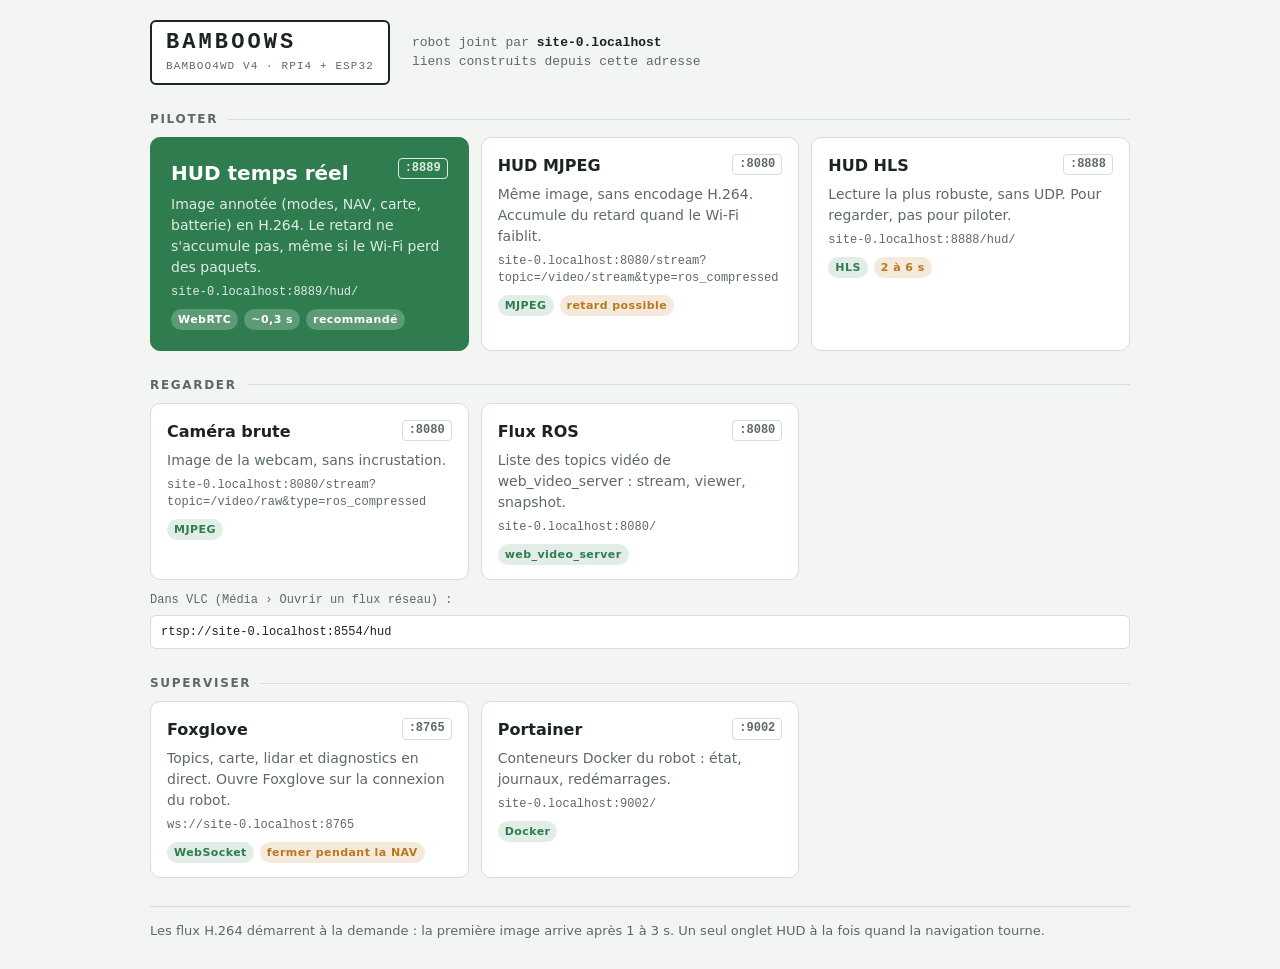
==== docker/portail/index.html @ 60ea870e "Evo: robot portal on :8000 listing every stream and tool Static page served by busybox httpd (boot p" ====
<!doctype html>
<html lang="fr">
<head>
<meta charset="utf-8">
<meta name="viewport" content="width=device-width, initial-scale=1, viewport-fit=cover">
<title>Bamboo · Poste de bord</title>
<!--
  Portail des flux et outils du robot BambooWS, servi sur :8000 par le service compose
  `portail` (busybox httpd, docker/docker-compose.yaml). Page STATIQUE et AUTONOME : aucune
  police ni script exterieur (le robot n'a pas forcement Internet), et AUCUNE adresse en dur --
  chaque lien est construit depuis l'hote qui a servi la page (location.hostname), donc il suit
  le RPi meme si la box lui donne une autre IP.
-->
<style>
  /* Plan : un poste de bord -- en-tete en plaque d'immatriculation du robot, puis des rangees
     de "prises" groupees par usage (piloter, regarder, superviser), chacune avec son port. */
  :root {
    --bg: #f3f5f2;          /* gris-vert tres clair, celui d'un chassis peint */
    --panel: #ffffff;
    --ink: #1c2420;
    --muted: #5d6a63;
    --rule: #d7ddd8;
    --accent: #2f7d4f;      /* vert bambou */
    --accent-ink: #ffffff;
    --live: #2f7d4f;
    --warn: #b7791f;
    --mono: ui-monospace, "Cascadia Mono", "SF Mono", Menlo, Consolas, monospace;
    --sans: system-ui, -apple-system, "Segoe UI", Roboto, Ubuntu, sans-serif;
    color-scheme: light;
  }
  @media (prefers-color-scheme: dark) {
    :root {
      --bg: #121815; --panel: #1a221e; --ink: #e4ebe6; --muted: #93a39a; --rule: #2b3631;
      --accent: #5fbf85; --accent-ink: #0d1411; --live: #5fbf85; --warn: #e0a84a;
      color-scheme: dark;
    }
  }
  * { box-sizing: border-box; }
  html, body { margin: 0; }
  body {
    background: var(--bg); color: var(--ink); font: 15px/1.5 var(--sans);
    padding: max(20px, env(safe-area-inset-top)) 16px max(28px, env(safe-area-inset-bottom));
  }
  .wrap { max-width: 980px; margin: 0 auto; display: grid; gap: 28px;
    grid-template-columns: minmax(0, 1fr); }

  header { display: flex; flex-wrap: wrap; align-items: center; gap: 14px 22px; }
  .plate {
    font: 700 22px/1 var(--mono); letter-spacing: .14em; text-transform: uppercase;
    padding: 10px 14px; border: 2px solid var(--ink); border-radius: 6px; background: var(--panel);
  }
  .plate small { display: block; font: 500 11px/1.2 var(--mono); letter-spacing: .1em;
    color: var(--muted); margin-top: 6px; }
  .host { font: 13px/1.4 var(--mono); color: var(--muted); }
  .host b { color: var(--ink); font-weight: 600; }

  section { display: grid; gap: 12px; min-width: 0; }
  h2 { margin: 0; font: 600 12px/1 var(--sans); letter-spacing: .14em; text-transform: uppercase;
    color: var(--muted); display: flex; align-items: center; gap: 10px; }
  h2::after { content: ""; flex: 1; height: 1px; background: var(--rule); }

  .grid { display: grid; gap: 12px; grid-template-columns: repeat(auto-fill, minmax(min(280px, 100%), 1fr)); }
  a.card {
    display: grid; grid-template-columns: minmax(0, 1fr) auto; gap: 6px 12px; align-content: start;
    padding: 16px 16px 14px; background: var(--panel); border: 1px solid var(--rule);
    border-radius: 10px; color: inherit; text-decoration: none; min-width: 0;
    transition: border-color .15s, transform .15s;
  }
  a.card:hover { border-color: var(--accent); transform: translateY(-1px); }
  a.card:focus-visible { outline: 3px solid var(--accent); outline-offset: 2px; }
  .name { font-weight: 650; font-size: 16px; }
  .port { font: 600 12px/1.6 var(--mono); color: var(--muted); border: 1px solid var(--rule);
    border-radius: 4px; padding: 0 6px; align-self: start; font-variant-numeric: tabular-nums; }
  .what { grid-column: 1 / -1; color: var(--muted); font-size: 14px; }
  .url { grid-column: 1 / -1; font: 12px/1.4 var(--mono); color: var(--muted);
    overflow-wrap: anywhere; }
  .tags { grid-column: 1 / -1; display: flex; flex-wrap: wrap; gap: 6px; margin-top: 2px; }
  .tag { font: 600 11px/1 var(--sans); letter-spacing: .04em; padding: 5px 7px; border-radius: 99px;
    background: color-mix(in srgb, var(--accent) 14%, transparent); color: var(--accent); }
  .tag.slow { background: color-mix(in srgb, var(--warn) 16%, transparent); color: var(--warn); }

  /* La prise principale : le HUD a piloter, mise en avant seule. */
  a.card.main { background: var(--accent); border-color: var(--accent); color: var(--accent-ink);
    padding: 20px; }
  a.card.main .what, a.card.main .url { color: var(--accent-ink); opacity: .85; }
  a.card.main .port { color: var(--accent-ink); border-color: currentColor; opacity: .85; }
  a.card.main .name { font-size: 20px; }
  a.card.main .tag { background: color-mix(in srgb, var(--accent-ink) 22%, transparent);
    color: var(--accent-ink); }

  .copy { font: 12px/1.4 var(--mono); color: var(--muted); display: grid; gap: 6px; }
  .copy code { background: var(--panel); border: 1px solid var(--rule); border-radius: 6px;
    padding: 8px 10px; overflow-x: auto; white-space: nowrap; color: var(--ink); }
  footer { color: var(--muted); font-size: 13px; border-top: 1px solid var(--rule); padding-top: 14px; }
  @media (prefers-reduced-motion: reduce) { a.card { transition: none; } a.card:hover { transform: none; } }
</style>
</head>
<body>
<div class="wrap">
  <header>
    <div class="plate">BambooWS<small>bamboo4WD V4 · RPi4 + ESP32</small></div>
    <div class="host">robot joint par <b id="host">…</b><br>liens construits depuis cette adresse</div>
  </header>

  <section aria-labelledby="h-pilot">
    <h2 id="h-pilot">Piloter</h2>
    <div class="grid">
      <a class="card main" data-port="8889" data-path="/hud/">
        <span class="name">HUD temps réel</span><span class="port">:8889</span>
        <span class="what">Image annotée (modes, NAV, carte, batterie) en H.264. Le retard ne s'accumule pas, même si le Wi-Fi perd des paquets.</span>
        <span class="url"></span>
        <span class="tags"><span class="tag">WebRTC</span><span class="tag">~0,3 s</span><span class="tag">recommandé</span></span>
      </a>
      <a class="card" data-port="8080" data-path="/stream?topic=/video/stream&amp;type=ros_compressed">
        <span class="name">HUD MJPEG</span><span class="port">:8080</span>
        <span class="what">Même image, sans encodage H.264. Accumule du retard quand le Wi-Fi faiblit.</span>
        <span class="url"></span>
        <span class="tags"><span class="tag">MJPEG</span><span class="tag slow">retard possible</span></span>
      </a>
      <a class="card" data-port="8888" data-path="/hud/">
        <span class="name">HUD HLS</span><span class="port">:8888</span>
        <span class="what">Lecture la plus robuste, sans UDP. Pour regarder, pas pour piloter.</span>
        <span class="url"></span>
        <span class="tags"><span class="tag">HLS</span><span class="tag slow">2 à 6 s</span></span>
      </a>
    </div>
  </section>

  <section aria-labelledby="h-look">
    <h2 id="h-look">Regarder</h2>
    <div class="grid">
      <a class="card" data-port="8080" data-path="/stream?topic=/video/raw&amp;type=ros_compressed">
        <span class="name">Caméra brute</span><span class="port">:8080</span>
        <span class="what">Image de la webcam, sans incrustation.</span>
        <span class="url"></span>
        <span class="tags"><span class="tag">MJPEG</span></span>
      </a>
      <a class="card" data-port="8080" data-path="/">
        <span class="name">Flux ROS</span><span class="port">:8080</span>
        <span class="what">Liste des topics vidéo de web_video_server : stream, viewer, snapshot.</span>
        <span class="url"></span>
        <span class="tags"><span class="tag">web_video_server</span></span>
      </a>
    </div>
    <div class="copy">
      <span>Dans VLC (Média › Ouvrir un flux réseau) :</span>
      <code id="rtsp"></code>
    </div>
  </section>

  <section aria-labelledby="h-sup">
    <h2 id="h-sup">Superviser</h2>
    <div class="grid">
      <a class="card" data-scheme="https" data-ext="https://app.foxglove.dev/~/view?ds=foxglove-websocket&amp;ds.url=ws%3A%2F%2F{host}%3A8765">
        <span class="name">Foxglove</span><span class="port">:8765</span>
        <span class="what">Topics, carte, lidar et diagnostics en direct. Ouvre Foxglove sur la connexion du robot.</span>
        <span class="url"></span>
        <span class="tags"><span class="tag">WebSocket</span><span class="tag slow">fermer pendant la NAV</span></span>
      </a>
      <a class="card" data-port="9002" data-path="/">
        <span class="name">Portainer</span><span class="port">:9002</span>
        <span class="what">Conteneurs Docker du robot : état, journaux, redémarrages.</span>
        <span class="url"></span>
        <span class="tags"><span class="tag">Docker</span></span>
      </a>
    </div>
  </section>

  <footer>Les flux H.264 démarrent à la demande : la première image arrive après 1 à 3 s. Un seul onglet HUD à la fois quand la navigation tourne.</footer>
</div>
<script>
  // Toutes les adresses partent de l'hote qui a servi la page : rien n'est ecrit en dur.
  (function () {
    var host = location.hostname || "192.168.1.164";
    document.getElementById("host").textContent = host;
    document.getElementById("rtsp").textContent = "rtsp://" + host + ":8554/hud";
    document.querySelectorAll("a.card").forEach(function (a) {
      var url = a.dataset.ext
        ? a.dataset.ext.replace("{host}", encodeURIComponent(host))
        : "http://" + host + ":" + a.dataset.port + a.dataset.path;
      a.href = url;
      a.target = "_blank";
      a.rel = "noopener";
      var u = a.querySelector(".url");
      if (u) u.textContent = a.dataset.ext ? "ws://" + host + ":8765" : url.replace(/^http:\/\//, "");
    });
  })();
</script>
</body>
</html>
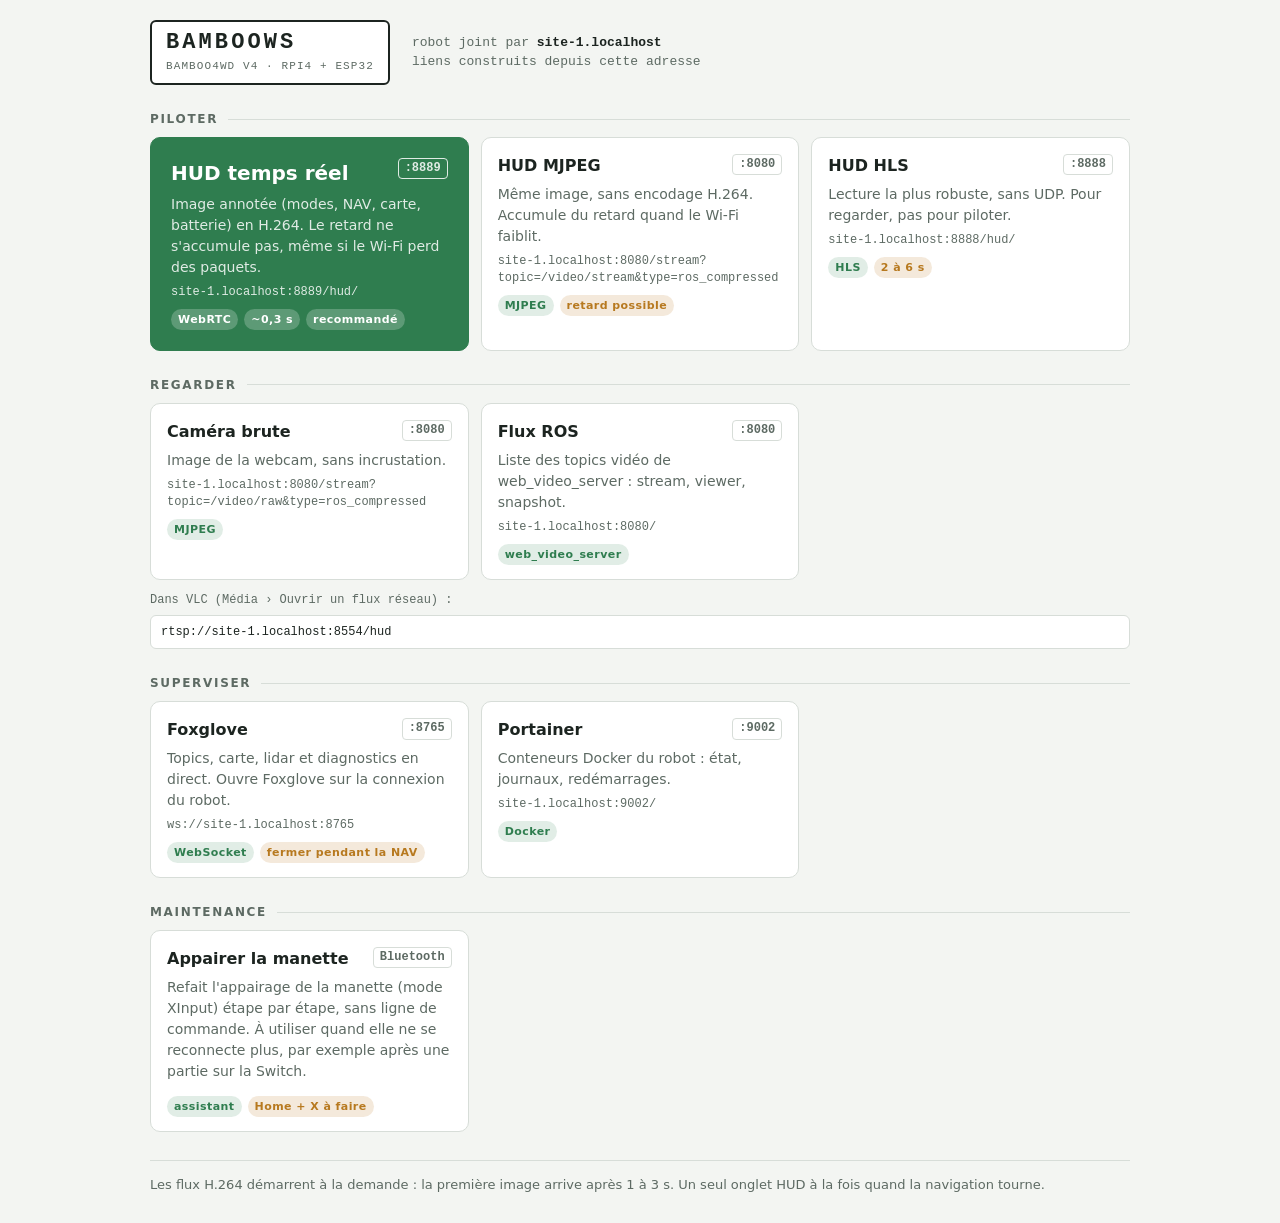
==== commit 9a1034f2: "Evo: pair the gamepad from the portal (modal wizard, host helper) The portal container only drops a " ====
--- a/docker/portail/index.html
+++ b/docker/portail/index.html
@@ -93,6 +93,48 @@
     padding: 8px 10px; overflow-x: auto; white-space: nowrap; color: var(--ink); }
   footer { color: var(--muted); font-size: 13px; border-top: 1px solid var(--rule); padding-top: 14px; }
   @media (prefers-reduced-motion: reduce) { a.card { transition: none; } a.card:hover { transform: none; } }
+
+  /* Carte-bouton (meme gabarit qu'une carte-lien) et assistant d'appairage en modales. */
+  button.card { font: inherit; text-align: left; cursor: pointer; width: 100%;
+    display: grid; grid-template-columns: minmax(0, 1fr) auto; gap: 6px 12px; align-content: start;
+    padding: 16px 16px 14px; background: var(--panel); border: 1px solid var(--rule);
+    border-radius: 10px; color: inherit; transition: border-color .15s, transform .15s; }
+  button.card:hover { border-color: var(--accent); transform: translateY(-1px); }
+  button.card:focus-visible { outline: 3px solid var(--accent); outline-offset: 2px; }
+  .pad-state { grid-column: 1 / -1; font: 12px/1.4 var(--mono); color: var(--muted); }
+  dialog { width: min(520px, calc(100vw - 24px)); max-height: calc(100dvh - 24px); overflow: auto;
+    padding: 0; border: 1px solid var(--rule); border-radius: 12px; background: var(--panel);
+    color: var(--ink); }
+  dialog::backdrop { background: rgb(0 0 0 / .5); }
+  .mbody { padding: 22px 22px 8px; display: grid; gap: 14px; }
+  .mbody h3 { margin: 0; font-size: 19px; line-height: 1.25; }
+  .mbody p { margin: 0; }
+  .mfoot { display: flex; flex-wrap: wrap; justify-content: flex-end; gap: 10px; padding: 14px 22px 20px; }
+  .btn { font: 600 15px/1 var(--sans); padding: 12px 18px; border-radius: 8px; cursor: pointer;
+    border: 1px solid var(--rule); background: var(--panel); color: var(--ink); min-height: 44px; }
+  .btn.primary { background: var(--accent); border-color: var(--accent); color: var(--accent-ink); }
+  .btn:focus-visible { outline: 3px solid var(--accent); outline-offset: 2px; }
+  .steps { list-style: none; margin: 0; padding: 0; display: grid; gap: 6px; font-size: 14px; }
+  .steps li { display: flex; gap: 10px; align-items: baseline; color: var(--muted); }
+  .steps li::before { content: "○"; font-family: var(--mono); width: 1.2em; flex: none; }
+  .steps li.doing { color: var(--ink); font-weight: 600; }
+  .steps li.doing::before { content: "▶"; color: var(--accent); }
+  .steps li.done::before { content: "✓"; color: var(--live); }
+  .steps li.fail { color: var(--warn); font-weight: 600; }
+  .steps li.fail::before { content: "✗"; }
+  .callout { padding: 12px 14px; border-radius: 8px; border-left: 4px solid var(--accent);
+    background: color-mix(in srgb, var(--accent) 10%, transparent); }
+  .callout.warn { border-left-color: var(--warn);
+    background: color-mix(in srgb, var(--warn) 12%, transparent); }
+  .bar { height: 6px; border-radius: 3px; background: var(--rule); overflow: hidden; }
+  .bar i { display: block; height: 100%; width: 0; background: var(--accent); transition: width 1s linear; }
+  table.kv { border-collapse: collapse; width: 100%; font-size: 14px; }
+  table.kv th { text-align: left; font-weight: 500; color: var(--muted); padding: 4px 12px 4px 0; width: 38%; }
+  table.kv td { padding: 4px 0; font-family: var(--mono); font-size: 13px; overflow-wrap: anywhere; }
+  details.journal { font: 12px/1.5 var(--mono); color: var(--muted); }
+  details.journal pre { margin: 6px 0 0; white-space: pre-wrap; max-height: 9em; overflow: auto; }
+  @media (prefers-reduced-motion: reduce) { button.card, .bar i { transition: none; }
+    button.card:hover { transform: none; } }
 </style>
 </head>
 <body>
@@ -166,8 +208,29 @@
     </div>
   </section>
 
+  <section aria-labelledby="h-pad">
+    <h2 id="h-pad">Maintenance</h2>
+    <div class="grid">
+      <button type="button" class="card" id="pad-open" aria-haspopup="dialog">
+        <span class="name">Appairer la manette</span><span class="port">Bluetooth</span>
+        <span class="what">Refait l'appairage de la manette (mode XInput) étape par étape, sans ligne de commande. À utiliser quand elle ne se reconnecte plus, par exemple après une partie sur la Switch.</span>
+        <span class="pad-state" id="pad-line" aria-live="polite"></span>
+        <span class="tags"><span class="tag">assistant</span><span class="tag slow">Home + X à faire</span></span>
+      </button>
+    </div>
+  </section>
+
   <footer>Les flux H.264 démarrent à la demande : la première image arrive après 1 à 3 s. Un seul onglet HUD à la fois quand la navigation tourne.</footer>
 </div>
+
+<!-- Assistant d'appairage : UN seul <dialog>, dont le contenu est redessine a chaque etape
+     (consigne -> attente -> detail du resultat). L'etat vient de /cgi-bin/pad (JSON ecrit par
+     l'hote) ; la page ne decide rien, elle affiche l'etape en cours. -->
+<dialog id="pad-dlg" aria-labelledby="pad-title">
+  <div class="mbody" id="pad-body"></div>
+  <div class="mfoot" id="pad-foot"></div>
+</dialog>
+
 <script>
   // Toutes les adresses partent de l'hote qui a servi la page : rien n'est ecrit en dur.
   (function () {
@@ -185,6 +248,162 @@
       if (u) u.textContent = a.dataset.ext ? "ws://" + host + ":8765" : url.replace(/^http:\/\//, "");
     });
   })();
+
+  // ---- Assistant d'appairage de la manette ------------------------------------------------
+  (function () {
+    var API = "/cgi-bin/pad";
+    var dlg = document.getElementById("pad-dlg");
+    var body = document.getElementById("pad-body");
+    var foot = document.getElementById("pad-foot");
+    var line = document.getElementById("pad-line");
+    var timer = null, st = null, busy = false;
+    var TOTAL = 75;                              // = BAMBOO_PAD_SCAN_S de l'hote, pour la barre
+
+    function el(tag, attrs, kids) {              // textContent partout : aucune donnee n'est du HTML
+      var e = document.createElement(tag);
+      Object.keys(attrs || {}).forEach(function (k) {
+        if (k === "text") e.textContent = attrs[k]; else e.setAttribute(k, attrs[k]);
+      });
+      (kids || []).forEach(function (c) { e.appendChild(c); });
+      return e;
+    }
+    function btn(label, cls, fn) {
+      var b = el("button", { type: "button", "class": "btn " + (cls || ""), text: label });
+      b.addEventListener("click", fn);
+      return b;
+    }
+    function call(method, payload) {
+      var opt = { method: method, cache: "no-store" };
+      if (payload) { opt.headers = { "Content-Type": "application/json" }; opt.body = JSON.stringify(payload); }
+      return fetch(API, opt).then(function (r) {
+        if (!r.ok) throw new Error("HTTP " + r.status);
+        return r.json();
+      });
+    }
+    function stepsList(steps) {
+      return el("ul", { "class": "steps" }, (steps || []).map(function (s) {
+        return el("li", { "class": s.status, text: s.label });
+      }));
+    }
+    function journal(log) {
+      if (!log || !log.length) return null;
+      var d = el("details", { "class": "journal" }, [el("summary", { text: "Journal technique" }),
+        el("pre", { text: log.join("\n") })]);
+      return d;
+    }
+    function show(title, nodes, buttons) {
+      body.replaceChildren(el("h3", { id: "pad-title", text: title }));
+      nodes.forEach(function (n) { if (n) body.appendChild(n); });
+      foot.replaceChildren.apply(foot, buttons);
+      if (!dlg.open) dlg.showModal();
+    }
+
+    // -- ecrans ---------------------------------------------------------------------------
+    function screenIntro(err) {
+      var n = [
+        el("p", { text: "Cet assistant supprime les anciens appairages de manette du robot, cherche la manette, l'appaire et vérifie que le robot la voit." }),
+        el("div", { "class": "callout", text: "Tu auras un geste à faire sur la manette : l'éteindre puis la rallumer avec Home + X. L'assistant te dira quand." }),
+        el("p", { text: "Seules les manettes sont oubliées : les autres appareils Bluetooth ne sont pas touchés." })];
+      if (err) n.push(el("div", { "class": "callout warn", text: err }));
+      show("Appairer la manette", n, [btn("Annuler", "", closeAll),
+        btn("Commencer", "primary", start)]);
+    }
+    function screenRun(s) {
+      var scanning = s.step === "scan";
+      var n = [];
+      if (scanning) {
+        n.push(el("div", { "class": "callout" }, [
+          el("strong", { text: "À faire maintenant sur la manette" }),
+          el("p", { text: s.instruction })]));
+        var bar = el("div", { "class": "bar", role: "progressbar", "aria-label": "Temps de recherche restant" },
+          [el("i", {})]);
+        var left = Math.max(0, s.remaining || 0);
+        bar.firstChild.style.width = (100 * (1 - left / TOTAL)).toFixed(0) + "%";
+        n.push(bar, el("p", { "class": "pad-state", text: "Recherche en cours · il reste " + Math.round(left) + " s" }));
+      } else if (s.instruction) {
+        n.push(el("p", { text: s.instruction }));
+      }
+      n.push(stepsList(s.steps), journal(s.log));
+      show(scanning ? "Allume la manette maintenant" : (s.title || "En cours…"), n,
+        [btn("Annuler", "", cancel)]);
+    }
+    function screenDone(s) {
+      var r = s.result || { rows: [], warnings: [] };
+      var tbl = el("table", { "class": "kv" }, r.rows.map(function (row) {
+        return el("tr", {}, [el("th", { text: row[0] }), el("td", { text: row[1] })]);
+      }));
+      var n = [el("div", { "class": "callout", text: "La manette est appairée et le robot la voit. Elle se reconnectera seule à l'allumage (Home, sans X)." }), tbl];
+      (r.warnings || []).forEach(function (w) { n.push(el("div", { "class": "callout warn", text: w })); });
+      n.push(stepsList(s.steps), journal(s.log));
+      show("Manette appairée", n, [btn("Fermer", "primary", closeAll)]);
+    }
+    function screenError(s) {
+      var n = [el("div", { "class": "callout warn", text: s.message || "Échec." })];
+      if (s.hint) n.push(el("p", { text: s.hint }));
+      n.push(stepsList(s.steps), journal(s.log));
+      show("L'appairage a échoué", n, [btn("Fermer", "", closeAll),
+        btn("Réessayer", "primary", start)]);
+    }
+    function screenUnavailable() {
+      show("Assistant indisponible", [el("div", { "class": "callout warn",
+        text: "Le service d'appairage de l'hôte ne répond pas (bamboo-pad.path). Il est posé par install_bambooWS.sh, étape 8." })],
+        [btn("Fermer", "primary", closeAll)]);
+    }
+
+    // -- logique --------------------------------------------------------------------------
+    function render(s) {
+      st = s;
+      if (s.step === "unavailable") return screenUnavailable();
+      if (s.step === "done") { stopPoll(); return screenDone(s); }
+      if (s.step === "error") { stopPoll(); return screenError(s); }
+      if (s.step === "cancelled" || s.step === "idle") { stopPoll(); return screenIntro(); }
+      screenRun(s);
+    }
+    function poll() {
+      call("GET").then(render).catch(function () {
+        stopPoll(); show("Liaison perdue", [el("div", { "class": "callout warn",
+          text: "Le portail ne joint plus le robot. Si l'assistant tournait, il continue côté robot : rouvre cette fenêtre pour reprendre." })],
+          [btn("Fermer", "primary", closeAll)]);
+      });
+    }
+    function startPoll() { stopPoll(); poll(); timer = setInterval(poll, 1000); }
+    function stopPoll() { if (timer) { clearInterval(timer); timer = null; } }
+    function start() {
+      if (busy) return; busy = true;
+      call("POST", { action: "start" }).then(function () {
+        // L'etat precedent (done/error) reste affiche jusqu'a ce que l'hote ecrive le nouveau :
+        // on montre tout de suite un ecran d'attente plutot que l'ancien resultat.
+        show("Démarrage…", [el("p", { text: "Préparation de l'assistant sur le robot." })], [btn("Annuler", "", cancel)]);
+        setTimeout(startPoll, 800);
+      }).catch(function () { screenIntro("Impossible de joindre l'assistant du robot."); })
+        .then(function () { busy = false; });
+    }
+    function cancel() {
+      call("POST", { action: "cancel" }).catch(function () {});
+      stopPoll();
+      closeAll();
+    }
+    function closeAll() { stopPoll(); if (dlg.open) dlg.close(); refreshLine(); }
+    function refreshLine() {
+      call("GET").then(function (s) {
+        var t = { done: "Dernier appairage réussi.", error: "Dernier appairage : échec.",
+          unavailable: "Assistant indisponible sur ce robot." }[s.step];
+        line.textContent = t || "";
+      }).catch(function () { line.textContent = ""; });
+    }
+
+    document.getElementById("pad-open").addEventListener("click", function () {
+      // Un appairage deja en cours (autre onglet, autre appareil) : on le reprend, on n'en lance pas un second.
+      call("GET").then(function (s) {
+        var active = ["forget", "scan", "pair", "trust", "connect", "verify"].indexOf(s.step) >= 0;
+        if (active) { render(s); startPoll(); } else if (s.step === "unavailable") screenUnavailable();
+        else screenIntro();
+      }).catch(function () { screenIntro("Impossible de joindre l'assistant du robot."); });
+    });
+    dlg.addEventListener("cancel", function (e) { e.preventDefault(); });   // Echap n'annule pas un appairage par megarde
+    dlg.addEventListener("close", stopPoll);
+    refreshLine();
+  })();
 </script>
 </body>
 </html>
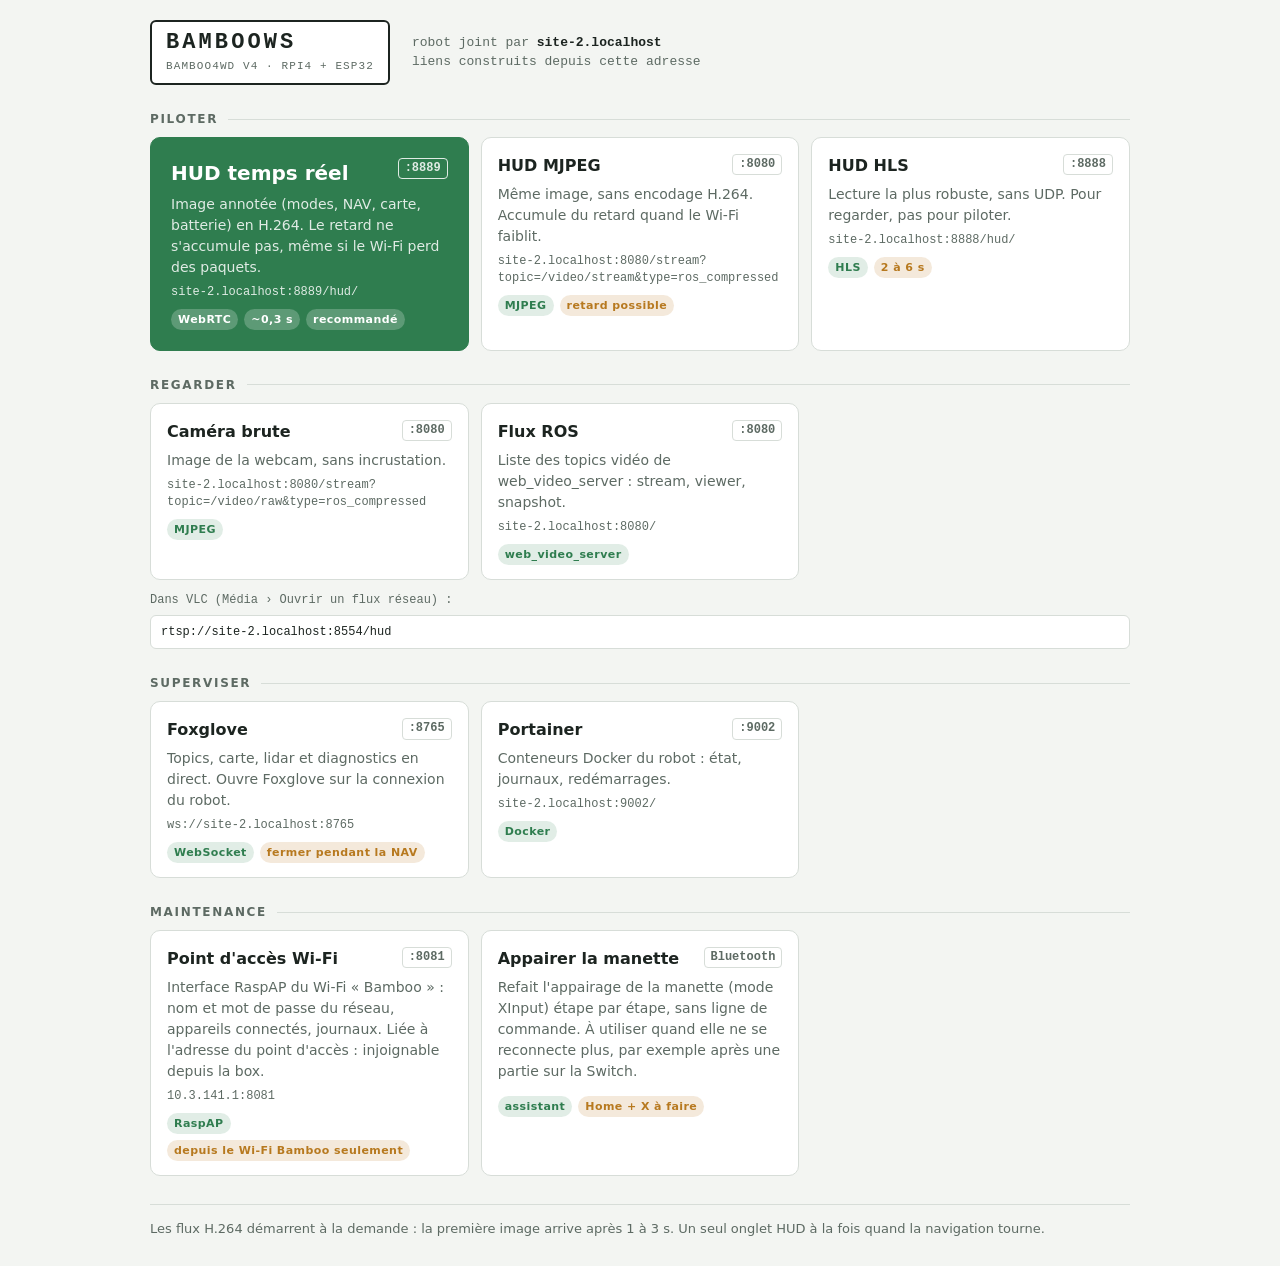
==== commit 94bd1675: "Evo: link the access point web UI from the portal New Maintenance card to the RaspAP UI (10.3.141.1:" ====
--- a/docker/portail/index.html
+++ b/docker/portail/index.html
@@ -211,6 +211,12 @@
   <section aria-labelledby="h-pad">
     <h2 id="h-pad">Maintenance</h2>
     <div class="grid">
+      <a class="card" data-ext="http://10.3.141.1:8081/" data-show="10.3.141.1:8081">
+        <span class="name">Point d'accès Wi-Fi</span><span class="port">:8081</span>
+        <span class="what">Interface RaspAP du Wi-Fi « Bamboo » : nom et mot de passe du réseau, appareils connectés, journaux. Liée à l'adresse du point d'accès : injoignable depuis la box.</span>
+        <span class="url"></span>
+        <span class="tags"><span class="tag">RaspAP</span><span class="tag slow">depuis le Wi-Fi Bamboo seulement</span></span>
+      </a>
       <button type="button" class="card" id="pad-open" aria-haspopup="dialog">
         <span class="name">Appairer la manette</span><span class="port">Bluetooth</span>
         <span class="what">Refait l'appairage de la manette (mode XInput) étape par étape, sans ligne de commande. À utiliser quand elle ne se reconnecte plus, par exemple après une partie sur la Switch.</span>
@@ -245,7 +251,8 @@
       a.target = "_blank";
       a.rel = "noopener";
       var u = a.querySelector(".url");
-      if (u) u.textContent = a.dataset.ext ? "ws://" + host + ":8765" : url.replace(/^http:\/\//, "");
+      // data-show : libelle d'une adresse FIXE (le point d'acces n'a qu'une adresse, la sienne).
+      if (u) u.textContent = a.dataset.show || (a.dataset.ext ? "ws://" + host + ":8765" : url.replace(/^http:\/\//, ""));
     });
   })();
 
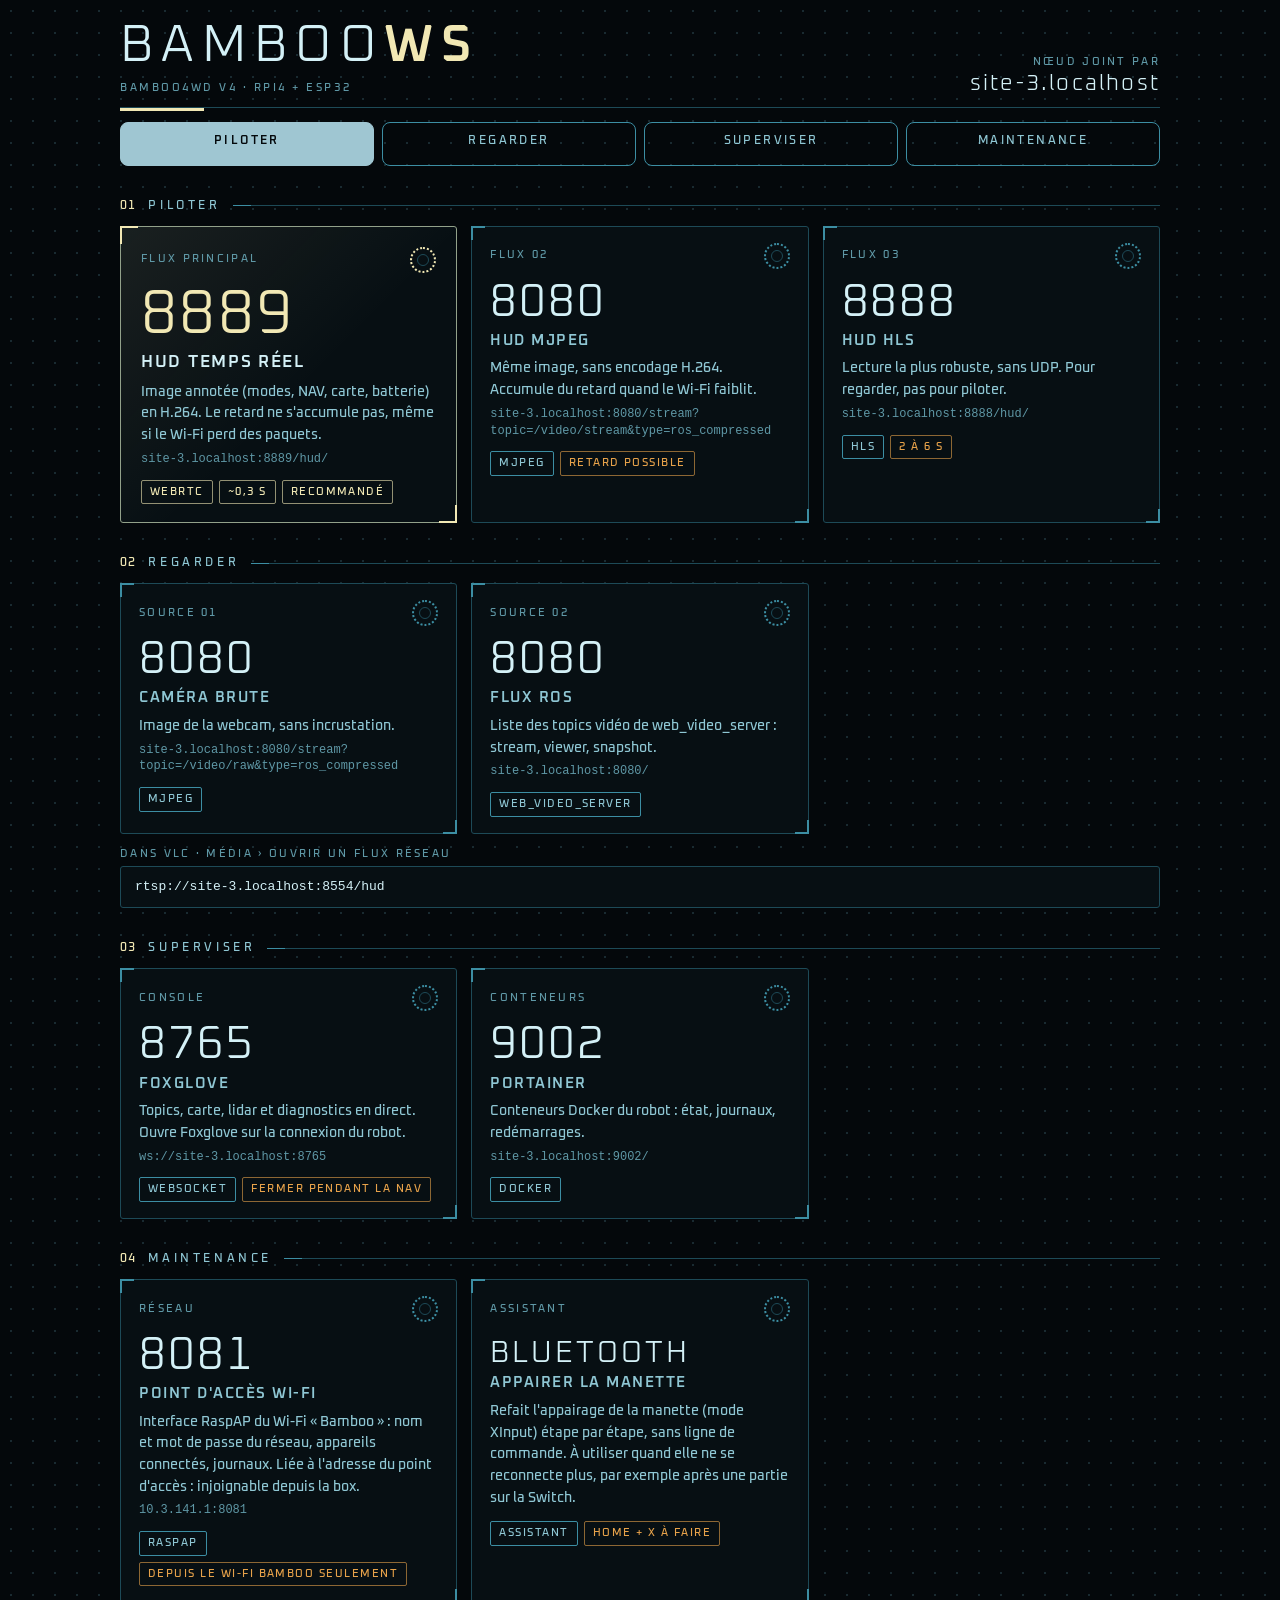
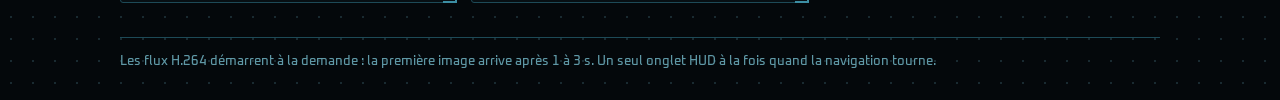
==== commit 28e64f1d: "Evo: apply the "console" theme to the portal (Oxanium, one cyan tone, cream accent) Dark blue-black " ====
--- a/docker/portail/index.html
+++ b/docker/portail/index.html
@@ -3,164 +3,255 @@
 <head>
 <meta charset="utf-8">
 <meta name="viewport" content="width=device-width, initial-scale=1, viewport-fit=cover">
+<meta name="theme-color" content="#04080b">
 <title>Bamboo · Poste de bord</title>
 <!--
-  Portail des flux et outils du robot BambooWS, servi sur :8000 par le service compose
-  `portail` (busybox httpd, docker/docker-compose.yaml). Page STATIQUE et AUTONOME : aucune
-  police ni script exterieur (le robot n'a pas forcement Internet), et AUCUNE adresse en dur --
+  Portail des flux et outils du robot BambooWS, servi sur :8000 par le service compose `portail`
+  (busybox httpd, docker/docker-compose.yaml). Page STATIQUE et AUTONOME : aucune ressource
+  externe (polices Oxanium embarquees dans fonts/, licence OFL), et AUCUNE adresse en dur --
   chaque lien est construit depuis l'hote qui a servi la page (location.hostname), donc il suit
-  le RPi meme si la box lui donne une autre IP.
+  le RPi meme si la box lui donne une autre IP. Seule exception : le point d'acces Wi-Fi, dont
+  l'adresse (10.3.141.1) est fixe.
+  THEME « console » : fond noir bleute, UN seul ton cyan decline en luminosites, accent creme pour
+  l'element principal, rouge/ambre reserves aux alertes, filets de 1 px. Les ports (grands chiffres
+  fins) tiennent la place des numeros de drones du modele. Modales de l'assistant d'appairage :
+  etat lu sur /cgi-bin/pad (JSON ecrit par l'hote), la page n'affiche que l'etape en cours.
 -->
 <style>
-  /* Plan : un poste de bord -- en-tete en plaque d'immatriculation du robot, puis des rangees
-     de "prises" groupees par usage (piloter, regarder, superviser), chacune avec son port. */
+  @font-face { font-family: "Oxanium"; font-weight: 300; font-display: swap;
+    src: url("fonts/oxanium-300.ttf") format("truetype"); }
+  @font-face { font-family: "Oxanium"; font-weight: 500; font-display: swap;
+    src: url("fonts/oxanium-500.ttf") format("truetype"); }
+  @font-face { font-family: "Oxanium"; font-weight: 600; font-display: swap;
+    src: url("fonts/oxanium-600.ttf") format("truetype"); }
+
   :root {
-    --bg: #f3f5f2;          /* gris-vert tres clair, celui d'un chassis peint */
-    --panel: #ffffff;
-    --ink: #1c2420;
-    --muted: #5d6a63;
-    --rule: #d7ddd8;
-    --accent: #2f7d4f;      /* vert bambou */
-    --accent-ink: #ffffff;
-    --live: #2f7d4f;
-    --warn: #b7791f;
+    --bg: #04080b;            /* noir bleuté, sans dégradé */
+    --panel: #070f13;
+    --line: #1d4a57;          /* filets : cyan sombre */
+    --line-hi: #3c8ea3;       /* cadres et repères actifs */
+    --ink: #d4f1f7;           /* texte principal, cyan glacé */
+    --ink2: #8fc7d4;          /* texte secondaire */
+    --mute: #5f98a6;          /* micro-texte (6:1 sur le fond) */
+    --cream: #f1e8b4;         /* accent : l'élément important, comme « A1 » de la référence */
+    --alert: #e5604a;
+    --amber: #e7a24a;
+    --seg: #9fc6d2;           /* remplissage du segment actif */
+    --display: "Oxanium", "Bahnschrift", "Segoe UI", system-ui, sans-serif;
     --mono: ui-monospace, "Cascadia Mono", "SF Mono", Menlo, Consolas, monospace;
-    --sans: system-ui, -apple-system, "Segoe UI", Roboto, Ubuntu, sans-serif;
-    color-scheme: light;
-  }
-  @media (prefers-color-scheme: dark) {
-    :root {
-      --bg: #121815; --panel: #1a221e; --ink: #e4ebe6; --muted: #93a39a; --rule: #2b3631;
-      --accent: #5fbf85; --accent-ink: #0d1411; --live: #5fbf85; --warn: #e0a84a;
-      color-scheme: dark;
-    }
+    color-scheme: dark;
   }
   * { box-sizing: border-box; }
+  html { scroll-behavior: smooth; scroll-padding-top: 16px; }
   html, body { margin: 0; }
   body {
-    background: var(--bg); color: var(--ink); font: 15px/1.5 var(--sans);
+    background-color: var(--bg);
+    /* trame de points de la référence */
+    background-image: radial-gradient(circle, rgb(111 183 200 / .20) 1px, transparent 1.4px);
+    background-size: 22px 22px;
+    color: var(--ink); font: 400 15px/1.55 var(--display);
     padding: max(20px, env(safe-area-inset-top)) 16px max(28px, env(safe-area-inset-bottom));
   }
-  .wrap { max-width: 980px; margin: 0 auto; display: grid; gap: 28px;
-    grid-template-columns: minmax(0, 1fr); }
-
-  header { display: flex; flex-wrap: wrap; align-items: center; gap: 14px 22px; }
-  .plate {
-    font: 700 22px/1 var(--mono); letter-spacing: .14em; text-transform: uppercase;
-    padding: 10px 14px; border: 2px solid var(--ink); border-radius: 6px; background: var(--panel);
+  .wrap { max-width: 1040px; margin: 0 auto; display: grid; gap: 34px; grid-template-columns: minmax(0, 1fr); }
+
+  /* ---- micro-texte : capitales fines très espacées --------------------------------- */
+  .micro { font: 500 10.5px/1.2 var(--display); letter-spacing: .22em; text-transform: uppercase;
+    color: var(--mute); }
+
+  /* ---- en-tête ---------------------------------------------------------------------- */
+  header { display: grid; gap: 14px; }
+  .top { display: flex; flex-wrap: wrap; align-items: flex-end; justify-content: space-between; gap: 12px 24px;
+    padding-bottom: 12px; border-bottom: 1px solid var(--line); position: relative; }
+  .top::after { content: ""; position: absolute; left: 0; bottom: -4px; width: 84px; height: 3px;
+    background: var(--cream); }
+  .plate { margin: 0; font: 300 clamp(34px, 7vw, 52px)/1 var(--display); letter-spacing: .16em;
+    text-transform: uppercase; color: var(--ink); }
+  .plate b { font-weight: 600; color: var(--cream); }
+  .plate small { display: block; margin-top: 10px; font: 500 10.5px/1.2 var(--display);
+    letter-spacing: .24em; color: var(--mute); }
+  .node { text-align: right; display: grid; gap: 4px; }
+  .node strong { font: 300 22px/1 var(--display); letter-spacing: .1em; color: var(--ink); }
+
+  /* contrôle segmenté (la référence : ONLINE / OFFLINE / REPAIR / MIA) */
+  nav.seg { display: grid; grid-template-columns: repeat(4, minmax(0, 1fr)); gap: 8px; }
+  nav.seg a { display: block; text-align: center; text-decoration: none; padding: 11px 6px;
+    min-height: 44px; border: 1px solid var(--line-hi); border-radius: 8px; color: var(--ink2);
+    font: 500 12px/1.3 var(--display); letter-spacing: .2em; text-transform: uppercase; }
+  nav.seg a:hover { border-color: var(--cream); color: var(--ink); }
+  nav.seg a[aria-current="true"] { background: var(--seg); border-color: var(--seg); color: var(--bg); font-weight: 600; }
+  nav.seg a:focus-visible { outline: 2px solid var(--cream); outline-offset: 2px; }
+
+  /* ---- sections --------------------------------------------------------------------- */
+  section { display: grid; gap: 14px; min-width: 0; }
+  h2 { margin: 0; display: flex; align-items: center; gap: 12px; font: 500 12px/1 var(--display);
+    letter-spacing: .3em; text-transform: uppercase; color: var(--ink2); }
+  h2 i { font-style: normal; color: var(--cream); letter-spacing: .1em; }
+  h2::after { content: ""; flex: 1; height: 1px; background: var(--line);
+    background-image: linear-gradient(90deg, var(--line-hi) 0 18px, transparent 18px); }
+
+  .grid { display: grid; gap: 14px; grid-template-columns: repeat(auto-fill, minmax(min(300px, 100%), 1fr)); }
+
+  /* ---- carte : cadre 1 px, repères d'angle, chiffre fin ----------------------------- */
+  .card {
+    position: relative; display: grid; grid-template-columns: minmax(0, 1fr) auto; gap: 4px 12px;
+    align-content: start; padding: 16px 18px 16px; min-width: 0; width: 100%;
+    background: var(--panel); border: 1px solid var(--line); border-radius: 3px;
+    color: inherit; text-decoration: none; text-align: left; font: inherit; cursor: pointer;
+    transition: border-color .15s, background .15s;
   }
-  .plate small { display: block; font: 500 11px/1.2 var(--mono); letter-spacing: .1em;
-    color: var(--muted); margin-top: 6px; }
-  .host { font: 13px/1.4 var(--mono); color: var(--muted); }
-  .host b { color: var(--ink); font-weight: 600; }
-
-  section { display: grid; gap: 12px; min-width: 0; }
-  h2 { margin: 0; font: 600 12px/1 var(--sans); letter-spacing: .14em; text-transform: uppercase;
-    color: var(--muted); display: flex; align-items: center; gap: 10px; }
-  h2::after { content: ""; flex: 1; height: 1px; background: var(--rule); }
-
-  .grid { display: grid; gap: 12px; grid-template-columns: repeat(auto-fill, minmax(min(280px, 100%), 1fr)); }
-  a.card {
-    display: grid; grid-template-columns: minmax(0, 1fr) auto; gap: 6px 12px; align-content: start;
-    padding: 16px 16px 14px; background: var(--panel); border: 1px solid var(--rule);
-    border-radius: 10px; color: inherit; text-decoration: none; min-width: 0;
-    transition: border-color .15s, transform .15s;
+  .card::before, .card::after { content: ""; position: absolute; width: 12px; height: 12px;
+    border: 0 solid var(--line-hi); transition: border-color .15s; }
+  .card::before { top: -1px; left: -1px; border-top-width: 2px; border-left-width: 2px; }
+  .card::after { right: -1px; bottom: -1px; border-right-width: 2px; border-bottom-width: 2px; }
+  .card:hover { border-color: var(--line-hi); background: #091820; }
+  .card:hover::before, .card:hover::after { border-color: var(--cream); }
+  .card:focus-visible { outline: 2px solid var(--cream); outline-offset: 3px; }
+
+  .idx { grid-column: 1; align-self: center; }
+  .ring { grid-column: 2; grid-row: 1; width: 26px; height: 26px; border-radius: 50%;
+    border: 2px dotted var(--line-hi); position: relative; }
+  .ring::after { content: ""; position: absolute; inset: 5px; border-radius: 50%; border: 1px solid var(--line); }
+  .port { grid-column: 1 / -1; font: 300 46px/1.05 var(--display); letter-spacing: .04em;
+    color: var(--ink); font-variant-numeric: tabular-nums; margin-top: 6px; }
+  .port.word { font-size: 30px; letter-spacing: .1em; text-transform: uppercase; padding-top: 6px; }
+  .name { grid-column: 1 / -1; font: 600 15px/1.3 var(--display); letter-spacing: .1em;
+    text-transform: uppercase; color: var(--ink2); }
+  .what { grid-column: 1 / -1; color: var(--ink2); font-size: 14px; margin-top: 4px; }
+  .url { grid-column: 1 / -1; font: 12px/1.4 var(--mono); color: var(--mute); overflow-wrap: anywhere; }
+  .pad-state { grid-column: 1 / -1; font: 500 10.5px/1.4 var(--display); letter-spacing: .18em;
+    text-transform: uppercase; color: var(--mute); }
+  .pad-state:empty { display: none; }
+  .tags { grid-column: 1 / -1; display: flex; flex-wrap: wrap; gap: 6px; margin-top: 8px; }
+  .tag { font: 500 10.5px/1 var(--display); letter-spacing: .14em; text-transform: uppercase;
+    padding: 6px 8px; border: 1px solid var(--line-hi); border-radius: 2px; color: var(--ink2); }
+  .tag.slow { border-color: color-mix(in srgb, var(--amber) 60%, transparent); color: var(--amber); }
+
+  /* la prise principale : le HUD à piloter, en accent crème */
+  .card.main { border-color: color-mix(in srgb, var(--cream) 55%, var(--line));
+    background: linear-gradient(135deg, rgb(241 232 180 / .08), transparent 55%), var(--panel);
+    padding: 20px 20px 18px; }
+  .card.main::before, .card.main::after { border-color: var(--cream); width: 16px; height: 16px; }
+  .card.main .port { color: var(--cream); font-size: 62px; }
+  .card.main .name { color: var(--ink); font-size: 17px; }
+  .card.main .ring { border-color: var(--cream); }
+  .card.main .tag { border-color: color-mix(in srgb, var(--cream) 60%, transparent); color: var(--cream); }
+
+  /* ---- ligne VLC en tuile ------------------------------------------------------------ */
+  .copy { display: grid; gap: 6px; }
+  .copy code { display: block; padding: 11px 14px; border: 1px solid var(--line); border-radius: 3px;
+    background: var(--panel); font: 13px/1.4 var(--mono); color: var(--ink); overflow-x: auto; white-space: nowrap; }
+  footer { display: grid; gap: 10px; border-top: 1px solid var(--line); padding-top: 14px; color: var(--mute);
+    font-size: 13px; }
+
+  /* ---- boutons ---------------------------------------------------------------------- */
+  .btn { font: 500 12px/1 var(--display); letter-spacing: .2em; text-transform: uppercase; cursor: pointer;
+    min-height: 44px; padding: 12px 18px; border-radius: 8px; border: 1px solid var(--line-hi);
+    background: transparent; color: var(--ink2); transition: background .15s, color .15s, border-color .15s; }
+  .btn:hover { border-color: var(--cream); color: var(--ink); }
+  .btn.primary { background: var(--seg); border-color: var(--seg); color: var(--bg); font-weight: 600; }
+  .btn.primary:hover { background: var(--cream); border-color: var(--cream); color: var(--bg); }
+  .btn:focus-visible { outline: 2px solid var(--cream); outline-offset: 2px; }
+
+  /* ---- modale ----------------------------------------------------------------------- */
+  dialog { width: min(540px, calc(100vw - 24px)); max-height: calc(100dvh - 24px); overflow: auto; padding: 0;
+    border: 1px solid var(--line-hi); border-radius: 3px; background: var(--panel); color: var(--ink); }
+  dialog::backdrop { background: rgb(2 5 7 / .82); }
+  dialog::before, dialog::after { content: ""; position: absolute; width: 16px; height: 16px;
+    border: 0 solid var(--cream); pointer-events: none; }
+  dialog::before { top: 0; left: 0; border-top-width: 2px; border-left-width: 2px; }
+  dialog::after { right: 0; bottom: 0; border-right-width: 2px; border-bottom-width: 2px; }
+  .mhead { display: flex; align-items: center; justify-content: space-between; gap: 12px;
+    padding: 12px 22px; border-bottom: 1px solid var(--line); }
+  .mhead .dot { width: 8px; height: 8px; border-radius: 50%; background: var(--cream); }
+  .mhead .dot.ok { background: var(--seg); } .mhead .dot.bad { background: var(--alert); }
+  .mbody { padding: 22px 22px 6px; display: grid; gap: 16px; }
+  .mbody h3 { margin: 0; font: 300 28px/1.15 var(--display); letter-spacing: .06em; text-transform: uppercase;
+    color: var(--ink); }
+  .mbody p { margin: 0; color: var(--ink2); }
+  .mfoot { display: flex; flex-wrap: wrap; justify-content: flex-end; gap: 10px; padding: 16px 22px 22px; }
+
+  .callout { padding: 12px 14px; border: 1px solid var(--line); border-left: 3px solid var(--cream);
+    background: rgb(241 232 180 / .06); color: var(--ink); }
+  .callout strong { display: block; margin-bottom: 4px; font: 600 12px/1.3 var(--display);
+    letter-spacing: .2em; text-transform: uppercase; color: var(--cream); }
+  .callout p { color: var(--ink); }
+  .callout.warn { border-left-color: var(--alert); background: rgb(229 96 74 / .08); }
+
+  /* étapes : repères dessinés en CSS (indépendants de la police) */
+  .steps { list-style: none; margin: 0; padding: 0; display: grid; gap: 8px;
+    font: 500 12px/1.3 var(--display); letter-spacing: .14em; text-transform: uppercase; }
+  .steps li { display: flex; align-items: center; gap: 12px; color: var(--mute); }
+  .steps li::before { content: ""; width: 10px; height: 10px; flex: none; border: 1px solid var(--line-hi); }
+  .steps li.doing { color: var(--cream); }
+  .steps li.doing::before { background: var(--cream); border-color: var(--cream); }
+  .steps li.done { color: var(--ink2); }
+  .steps li.done::before { background: var(--seg); border-color: var(--seg); }
+  .steps li.fail { color: var(--alert); }
+  .steps li.fail::before { background: var(--alert); border-color: var(--alert); }
+
+  /* jauge segmentée (la référence : barres horizontales fines à segments) */
+  .gauge { --pct: 0%; height: 12px; background:
+      repeating-linear-gradient(90deg, var(--line) 0 5px, transparent 5px 8px); position: relative; }
+  .gauge i { position: absolute; inset: 0 auto 0 0; width: var(--pct); transition: width 1s linear;
+    background: repeating-linear-gradient(90deg, var(--cream) 0 5px, transparent 5px 8px); }
+
+  table.kv { border-collapse: collapse; width: 100%; }
+  table.kv tr { border-bottom: 1px solid var(--line); }
+  table.kv th { text-align: left; padding: 7px 12px 7px 0; width: 40%; font: 500 10.5px/1.3 var(--display);
+    letter-spacing: .2em; text-transform: uppercase; color: var(--mute); }
+  table.kv td { padding: 7px 0; font: 13px/1.4 var(--mono); color: var(--ink); overflow-wrap: anywhere; }
+  details.journal { font: 12px/1.5 var(--mono); color: var(--mute); }
+  details.journal summary { cursor: pointer; font: 500 10.5px/1.4 var(--display); letter-spacing: .2em;
+    text-transform: uppercase; }
+  details.journal pre { margin: 6px 0 0; white-space: pre-wrap; max-height: 9em; overflow: auto; }
+
+  @media (max-width: 520px) {
+    nav.seg { grid-template-columns: repeat(2, minmax(0, 1fr)); }
+    .node { text-align: left; }
+    .card.main .port { font-size: 54px; }
   }
-  a.card:hover { border-color: var(--accent); transform: translateY(-1px); }
-  a.card:focus-visible { outline: 3px solid var(--accent); outline-offset: 2px; }
-  .name { font-weight: 650; font-size: 16px; }
-  .port { font: 600 12px/1.6 var(--mono); color: var(--muted); border: 1px solid var(--rule);
-    border-radius: 4px; padding: 0 6px; align-self: start; font-variant-numeric: tabular-nums; }
-  .what { grid-column: 1 / -1; color: var(--muted); font-size: 14px; }
-  .url { grid-column: 1 / -1; font: 12px/1.4 var(--mono); color: var(--muted);
-    overflow-wrap: anywhere; }
-  .tags { grid-column: 1 / -1; display: flex; flex-wrap: wrap; gap: 6px; margin-top: 2px; }
-  .tag { font: 600 11px/1 var(--sans); letter-spacing: .04em; padding: 5px 7px; border-radius: 99px;
-    background: color-mix(in srgb, var(--accent) 14%, transparent); color: var(--accent); }
-  .tag.slow { background: color-mix(in srgb, var(--warn) 16%, transparent); color: var(--warn); }
-
-  /* La prise principale : le HUD a piloter, mise en avant seule. */
-  a.card.main { background: var(--accent); border-color: var(--accent); color: var(--accent-ink);
-    padding: 20px; }
-  a.card.main .what, a.card.main .url { color: var(--accent-ink); opacity: .85; }
-  a.card.main .port { color: var(--accent-ink); border-color: currentColor; opacity: .85; }
-  a.card.main .name { font-size: 20px; }
-  a.card.main .tag { background: color-mix(in srgb, var(--accent-ink) 22%, transparent);
-    color: var(--accent-ink); }
-
-  .copy { font: 12px/1.4 var(--mono); color: var(--muted); display: grid; gap: 6px; }
-  .copy code { background: var(--panel); border: 1px solid var(--rule); border-radius: 6px;
-    padding: 8px 10px; overflow-x: auto; white-space: nowrap; color: var(--ink); }
-  footer { color: var(--muted); font-size: 13px; border-top: 1px solid var(--rule); padding-top: 14px; }
-  @media (prefers-reduced-motion: reduce) { a.card { transition: none; } a.card:hover { transform: none; } }
-
-  /* Carte-bouton (meme gabarit qu'une carte-lien) et assistant d'appairage en modales. */
-  button.card { font: inherit; text-align: left; cursor: pointer; width: 100%;
-    display: grid; grid-template-columns: minmax(0, 1fr) auto; gap: 6px 12px; align-content: start;
-    padding: 16px 16px 14px; background: var(--panel); border: 1px solid var(--rule);
-    border-radius: 10px; color: inherit; transition: border-color .15s, transform .15s; }
-  button.card:hover { border-color: var(--accent); transform: translateY(-1px); }
-  button.card:focus-visible { outline: 3px solid var(--accent); outline-offset: 2px; }
-  .pad-state { grid-column: 1 / -1; font: 12px/1.4 var(--mono); color: var(--muted); }
-  dialog { width: min(520px, calc(100vw - 24px)); max-height: calc(100dvh - 24px); overflow: auto;
-    padding: 0; border: 1px solid var(--rule); border-radius: 12px; background: var(--panel);
-    color: var(--ink); }
-  dialog::backdrop { background: rgb(0 0 0 / .5); }
-  .mbody { padding: 22px 22px 8px; display: grid; gap: 14px; }
-  .mbody h3 { margin: 0; font-size: 19px; line-height: 1.25; }
-  .mbody p { margin: 0; }
-  .mfoot { display: flex; flex-wrap: wrap; justify-content: flex-end; gap: 10px; padding: 14px 22px 20px; }
-  .btn { font: 600 15px/1 var(--sans); padding: 12px 18px; border-radius: 8px; cursor: pointer;
-    border: 1px solid var(--rule); background: var(--panel); color: var(--ink); min-height: 44px; }
-  .btn.primary { background: var(--accent); border-color: var(--accent); color: var(--accent-ink); }
-  .btn:focus-visible { outline: 3px solid var(--accent); outline-offset: 2px; }
-  .steps { list-style: none; margin: 0; padding: 0; display: grid; gap: 6px; font-size: 14px; }
-  .steps li { display: flex; gap: 10px; align-items: baseline; color: var(--muted); }
-  .steps li::before { content: "○"; font-family: var(--mono); width: 1.2em; flex: none; }
-  .steps li.doing { color: var(--ink); font-weight: 600; }
-  .steps li.doing::before { content: "▶"; color: var(--accent); }
-  .steps li.done::before { content: "✓"; color: var(--live); }
-  .steps li.fail { color: var(--warn); font-weight: 600; }
-  .steps li.fail::before { content: "✗"; }
-  .callout { padding: 12px 14px; border-radius: 8px; border-left: 4px solid var(--accent);
-    background: color-mix(in srgb, var(--accent) 10%, transparent); }
-  .callout.warn { border-left-color: var(--warn);
-    background: color-mix(in srgb, var(--warn) 12%, transparent); }
-  .bar { height: 6px; border-radius: 3px; background: var(--rule); overflow: hidden; }
-  .bar i { display: block; height: 100%; width: 0; background: var(--accent); transition: width 1s linear; }
-  table.kv { border-collapse: collapse; width: 100%; font-size: 14px; }
-  table.kv th { text-align: left; font-weight: 500; color: var(--muted); padding: 4px 12px 4px 0; width: 38%; }
-  table.kv td { padding: 4px 0; font-family: var(--mono); font-size: 13px; overflow-wrap: anywhere; }
-  details.journal { font: 12px/1.5 var(--mono); color: var(--muted); }
-  details.journal pre { margin: 6px 0 0; white-space: pre-wrap; max-height: 9em; overflow: auto; }
-  @media (prefers-reduced-motion: reduce) { button.card, .bar i { transition: none; }
-    button.card:hover { transform: none; } }
+  @media (prefers-reduced-motion: reduce) {
+    html { scroll-behavior: auto; }
+    .card, .card::before, .card::after, nav.seg a, .btn, .gauge i { transition: none; }
+  }
 </style>
 </head>
 <body>
 <div class="wrap">
   <header>
-    <div class="plate">BambooWS<small>bamboo4WD V4 · RPi4 + ESP32</small></div>
-    <div class="host">robot joint par <b id="host">…</b><br>liens construits depuis cette adresse</div>
+    <div class="top">
+      <h1 class="plate">Bamboo<b>WS</b><small>BAMBOO4WD V4 · RPI4 + ESP32</small></h1>
+      <div class="node"><span class="micro">Nœud joint par</span><strong id="host">…</strong></div>
+    </div>
+    <nav class="seg" aria-label="Sections">
+      <a href="#h-pilot" aria-current="true">Piloter</a><a href="#h-look">Regarder</a>
+      <a href="#h-sup">Superviser</a><a href="#h-pad">Maintenance</a>
+    </nav>
   </header>
 
   <section aria-labelledby="h-pilot">
-    <h2 id="h-pilot">Piloter</h2>
+    <h2 id="h-pilot"><i>01</i> Piloter</h2>
     <div class="grid">
       <a class="card main" data-port="8889" data-path="/hud/">
-        <span class="name">HUD temps réel</span><span class="port">:8889</span>
+        <span class="idx micro">Flux principal</span><i class="ring" aria-hidden="true"></i>
+        <span class="port">8889</span>
+        <span class="name">HUD temps réel</span>
         <span class="what">Image annotée (modes, NAV, carte, batterie) en H.264. Le retard ne s'accumule pas, même si le Wi-Fi perd des paquets.</span>
         <span class="url"></span>
         <span class="tags"><span class="tag">WebRTC</span><span class="tag">~0,3 s</span><span class="tag">recommandé</span></span>
       </a>
       <a class="card" data-port="8080" data-path="/stream?topic=/video/stream&amp;type=ros_compressed">
-        <span class="name">HUD MJPEG</span><span class="port">:8080</span>
+        <span class="idx micro">Flux 02</span><i class="ring" aria-hidden="true"></i>
+        <span class="port">8080</span>
+        <span class="name">HUD MJPEG</span>
         <span class="what">Même image, sans encodage H.264. Accumule du retard quand le Wi-Fi faiblit.</span>
         <span class="url"></span>
         <span class="tags"><span class="tag">MJPEG</span><span class="tag slow">retard possible</span></span>
       </a>
       <a class="card" data-port="8888" data-path="/hud/">
-        <span class="name">HUD HLS</span><span class="port">:8888</span>
+        <span class="idx micro">Flux 03</span><i class="ring" aria-hidden="true"></i>
+        <span class="port">8888</span>
+        <span class="name">HUD HLS</span>
         <span class="what">Lecture la plus robuste, sans UDP. Pour regarder, pas pour piloter.</span>
         <span class="url"></span>
         <span class="tags"><span class="tag">HLS</span><span class="tag slow">2 à 6 s</span></span>
@@ -169,38 +260,46 @@
   </section>
 
   <section aria-labelledby="h-look">
-    <h2 id="h-look">Regarder</h2>
+    <h2 id="h-look"><i>02</i> Regarder</h2>
     <div class="grid">
       <a class="card" data-port="8080" data-path="/stream?topic=/video/raw&amp;type=ros_compressed">
-        <span class="name">Caméra brute</span><span class="port">:8080</span>
+        <span class="idx micro">Source 01</span><i class="ring" aria-hidden="true"></i>
+        <span class="port">8080</span>
+        <span class="name">Caméra brute</span>
         <span class="what">Image de la webcam, sans incrustation.</span>
         <span class="url"></span>
         <span class="tags"><span class="tag">MJPEG</span></span>
       </a>
       <a class="card" data-port="8080" data-path="/">
-        <span class="name">Flux ROS</span><span class="port">:8080</span>
+        <span class="idx micro">Source 02</span><i class="ring" aria-hidden="true"></i>
+        <span class="port">8080</span>
+        <span class="name">Flux ROS</span>
         <span class="what">Liste des topics vidéo de web_video_server : stream, viewer, snapshot.</span>
         <span class="url"></span>
         <span class="tags"><span class="tag">web_video_server</span></span>
       </a>
     </div>
     <div class="copy">
-      <span>Dans VLC (Média › Ouvrir un flux réseau) :</span>
+      <span class="micro">Dans VLC · Média › Ouvrir un flux réseau</span>
       <code id="rtsp"></code>
     </div>
   </section>
 
   <section aria-labelledby="h-sup">
-    <h2 id="h-sup">Superviser</h2>
+    <h2 id="h-sup"><i>03</i> Superviser</h2>
     <div class="grid">
-      <a class="card" data-scheme="https" data-ext="https://app.foxglove.dev/~/view?ds=foxglove-websocket&amp;ds.url=ws%3A%2F%2F{host}%3A8765">
-        <span class="name">Foxglove</span><span class="port">:8765</span>
+      <a class="card" data-ext="https://app.foxglove.dev/~/view?ds=foxglove-websocket&amp;ds.url=ws%3A%2F%2F{host}%3A8765">
+        <span class="idx micro">Console</span><i class="ring" aria-hidden="true"></i>
+        <span class="port">8765</span>
+        <span class="name">Foxglove</span>
         <span class="what">Topics, carte, lidar et diagnostics en direct. Ouvre Foxglove sur la connexion du robot.</span>
         <span class="url"></span>
         <span class="tags"><span class="tag">WebSocket</span><span class="tag slow">fermer pendant la NAV</span></span>
       </a>
       <a class="card" data-port="9002" data-path="/">
-        <span class="name">Portainer</span><span class="port">:9002</span>
+        <span class="idx micro">Conteneurs</span><i class="ring" aria-hidden="true"></i>
+        <span class="port">9002</span>
+        <span class="name">Portainer</span>
         <span class="what">Conteneurs Docker du robot : état, journaux, redémarrages.</span>
         <span class="url"></span>
         <span class="tags"><span class="tag">Docker</span></span>
@@ -209,16 +308,20 @@
   </section>
 
   <section aria-labelledby="h-pad">
-    <h2 id="h-pad">Maintenance</h2>
+    <h2 id="h-pad"><i>04</i> Maintenance</h2>
     <div class="grid">
       <a class="card" data-ext="http://10.3.141.1:8081/" data-show="10.3.141.1:8081">
-        <span class="name">Point d'accès Wi-Fi</span><span class="port">:8081</span>
+        <span class="idx micro">Réseau</span><i class="ring" aria-hidden="true"></i>
+        <span class="port">8081</span>
+        <span class="name">Point d'accès Wi-Fi</span>
         <span class="what">Interface RaspAP du Wi-Fi « Bamboo » : nom et mot de passe du réseau, appareils connectés, journaux. Liée à l'adresse du point d'accès : injoignable depuis la box.</span>
         <span class="url"></span>
         <span class="tags"><span class="tag">RaspAP</span><span class="tag slow">depuis le Wi-Fi Bamboo seulement</span></span>
       </a>
       <button type="button" class="card" id="pad-open" aria-haspopup="dialog">
-        <span class="name">Appairer la manette</span><span class="port">Bluetooth</span>
+        <span class="idx micro">Assistant</span><i class="ring" aria-hidden="true"></i>
+        <span class="port word">Bluetooth</span>
+        <span class="name">Appairer la manette</span>
         <span class="what">Refait l'appairage de la manette (mode XInput) étape par étape, sans ligne de commande. À utiliser quand elle ne se reconnecte plus, par exemple après une partie sur la Switch.</span>
         <span class="pad-state" id="pad-line" aria-live="polite"></span>
         <span class="tags"><span class="tag">assistant</span><span class="tag slow">Home + X à faire</span></span>
@@ -226,19 +329,20 @@
     </div>
   </section>
 
-  <footer>Les flux H.264 démarrent à la demande : la première image arrive après 1 à 3 s. Un seul onglet HUD à la fois quand la navigation tourne.</footer>
+  <footer>
+    <span>Les flux H.264 démarrent à la demande : la première image arrive après 1 à 3 s. Un seul onglet HUD à la fois quand la navigation tourne.</span>
+  </footer>
+
 </div>
 
-<!-- Assistant d'appairage : UN seul <dialog>, dont le contenu est redessine a chaque etape
-     (consigne -> attente -> detail du resultat). L'etat vient de /cgi-bin/pad (JSON ecrit par
-     l'hote) ; la page ne decide rien, elle affiche l'etape en cours. -->
 <dialog id="pad-dlg" aria-labelledby="pad-title">
+  <div class="mhead"><span class="micro" id="pad-tag">Assistant // appairage manette</span><i class="dot" id="pad-dot" aria-hidden="true"></i></div>
   <div class="mbody" id="pad-body"></div>
   <div class="mfoot" id="pad-foot"></div>
 </dialog>
 
 <script>
-  // Toutes les adresses partent de l'hote qui a servi la page : rien n'est ecrit en dur.
+  // Adresses : toujours depuis l'hôte qui a servi la page (en file:// → repli sur l'IP habituelle).
   (function () {
     var host = location.hostname || "192.168.1.164";
     document.getElementById("host").textContent = host;
@@ -247,13 +351,30 @@
       var url = a.dataset.ext
         ? a.dataset.ext.replace("{host}", encodeURIComponent(host))
         : "http://" + host + ":" + a.dataset.port + a.dataset.path;
-      a.href = url;
-      a.target = "_blank";
-      a.rel = "noopener";
+      a.href = url; a.target = "_blank"; a.rel = "noopener";
       var u = a.querySelector(".url");
-      // data-show : libelle d'une adresse FIXE (le point d'acces n'a qu'une adresse, la sienne).
       if (u) u.textContent = a.dataset.show || (a.dataset.ext ? "ws://" + host + ":8765" : url.replace(/^http:\/\//, ""));
     });
+
+    // Segment actif de la navigation = section visible.
+    var links = [].slice.call(document.querySelectorAll("nav.seg a"));
+    // UN seul segment actif : le dernier titre passé sous le haut de l'écran. (Marquer chaque
+    // section visible en allumait plusieurs d'un coup dans une fenêtre haute.)
+    var heads = [].slice.call(document.querySelectorAll("section h2"));
+    function sync() {
+      var cur = heads[0].id;
+      // En haut de page on reste sur le premier segment : dans une fenetre haute, plusieurs
+      // titres passent sous le seuil des 35 % sans que l'on ait defile.
+      if (window.scrollY > 8) {
+        heads.forEach(function (h) { if (h.getBoundingClientRect().top < window.innerHeight * 0.35) cur = h.id; });
+      }
+      links.forEach(function (l) {
+        l.setAttribute("aria-current", l.getAttribute("href") === "#" + cur ? "true" : "false");
+      });
+    }
+    window.addEventListener("scroll", sync, { passive: true });
+    window.addEventListener("resize", sync);
+    sync();
   })();
 
   // ---- Assistant d'appairage de la manette ------------------------------------------------
@@ -263,6 +384,7 @@
     var body = document.getElementById("pad-body");
     var foot = document.getElementById("pad-foot");
     var line = document.getElementById("pad-line");
+    var dot = document.getElementById("pad-dot");
     var timer = null, st = null, busy = false;
     var TOTAL = 75;                              // = BAMBOO_PAD_SCAN_S de l'hote, pour la barre
 
@@ -274,8 +396,11 @@
       (kids || []).forEach(function (c) { e.appendChild(c); });
       return e;
     }
+    // Le bouton principal prend le focus a l'ouverture : sans cela, le navigateur le donne au
+    // premier element focalisable (le « Journal technique »), cercle d'un anneau parasite.
     function btn(label, cls, fn) {
       var b = el("button", { type: "button", "class": "btn " + (cls || ""), text: label });
+      if (/primary/.test(cls || "")) b.setAttribute("autofocus", "");
       b.addEventListener("click", fn);
       return b;
     }
@@ -298,7 +423,8 @@
         el("pre", { text: log.join("\n") })]);
       return d;
     }
-    function show(title, nodes, buttons) {
+    function show(title, nodes, buttons, tone) {
+      dot.className = "dot " + (tone || "");
       body.replaceChildren(el("h3", { id: "pad-title", text: title }));
       nodes.forEach(function (n) { if (n) body.appendChild(n); });
       foot.replaceChildren.apply(foot, buttons);
@@ -309,7 +435,7 @@
     function screenIntro(err) {
       var n = [
         el("p", { text: "Cet assistant supprime les anciens appairages de manette du robot, cherche la manette, l'appaire et vérifie que le robot la voit." }),
-        el("div", { "class": "callout", text: "Tu auras un geste à faire sur la manette : l'éteindre puis la rallumer avec Home + X. L'assistant te dira quand." }),
+        el("div", { "class": "callout" }, [el("strong", { text: "Geste à faire" }), el("p", { text: "Éteindre la manette puis la rallumer avec Home + X. L'assistant te dira quand." })]),
         el("p", { text: "Seules les manettes sont oubliées : les autres appareils Bluetooth ne sont pas touchés." })];
       if (err) n.push(el("div", { "class": "callout warn", text: err }));
       show("Appairer la manette", n, [btn("Annuler", "", closeAll),
@@ -322,10 +448,10 @@
         n.push(el("div", { "class": "callout" }, [
           el("strong", { text: "À faire maintenant sur la manette" }),
           el("p", { text: s.instruction })]));
-        var bar = el("div", { "class": "bar", role: "progressbar", "aria-label": "Temps de recherche restant" },
+        var bar = el("div", { "class": "gauge", role: "progressbar", "aria-label": "Temps de recherche restant" },
           [el("i", {})]);
         var left = Math.max(0, s.remaining || 0);
-        bar.firstChild.style.width = (100 * (1 - left / TOTAL)).toFixed(0) + "%";
+        bar.style.setProperty("--pct", (100 * (1 - left / TOTAL)).toFixed(0) + "%");
         n.push(bar, el("p", { "class": "pad-state", text: "Recherche en cours · il reste " + Math.round(left) + " s" }));
       } else if (s.instruction) {
         n.push(el("p", { text: s.instruction }));
@@ -339,17 +465,17 @@
       var tbl = el("table", { "class": "kv" }, r.rows.map(function (row) {
         return el("tr", {}, [el("th", { text: row[0] }), el("td", { text: row[1] })]);
       }));
-      var n = [el("div", { "class": "callout", text: "La manette est appairée et le robot la voit. Elle se reconnectera seule à l'allumage (Home, sans X)." }), tbl];
+      var n = [el("div", { "class": "callout" }, [el("strong", { text: "Terminé" }), el("p", { text: "La manette est appairée et le robot la voit. Elle se reconnectera seule à l'allumage (Home, sans X)." })]), tbl];
       (r.warnings || []).forEach(function (w) { n.push(el("div", { "class": "callout warn", text: w })); });
       n.push(stepsList(s.steps), journal(s.log));
-      show("Manette appairée", n, [btn("Fermer", "primary", closeAll)]);
+      show("Manette appairée", n, [btn("Fermer", "primary", closeAll)], "ok");
     }
     function screenError(s) {
-      var n = [el("div", { "class": "callout warn", text: s.message || "Échec." })];
+      var n = [el("div", { "class": "callout warn" }, [el("strong", { text: "Échec" }), el("p", { text: s.message || "Échec." })])];
       if (s.hint) n.push(el("p", { text: s.hint }));
       n.push(stepsList(s.steps), journal(s.log));
       show("L'appairage a échoué", n, [btn("Fermer", "", closeAll),
-        btn("Réessayer", "primary", start)]);
+        btn("Réessayer", "primary", start)], "bad");
     }
     function screenUnavailable() {
       show("Assistant indisponible", [el("div", { "class": "callout warn",
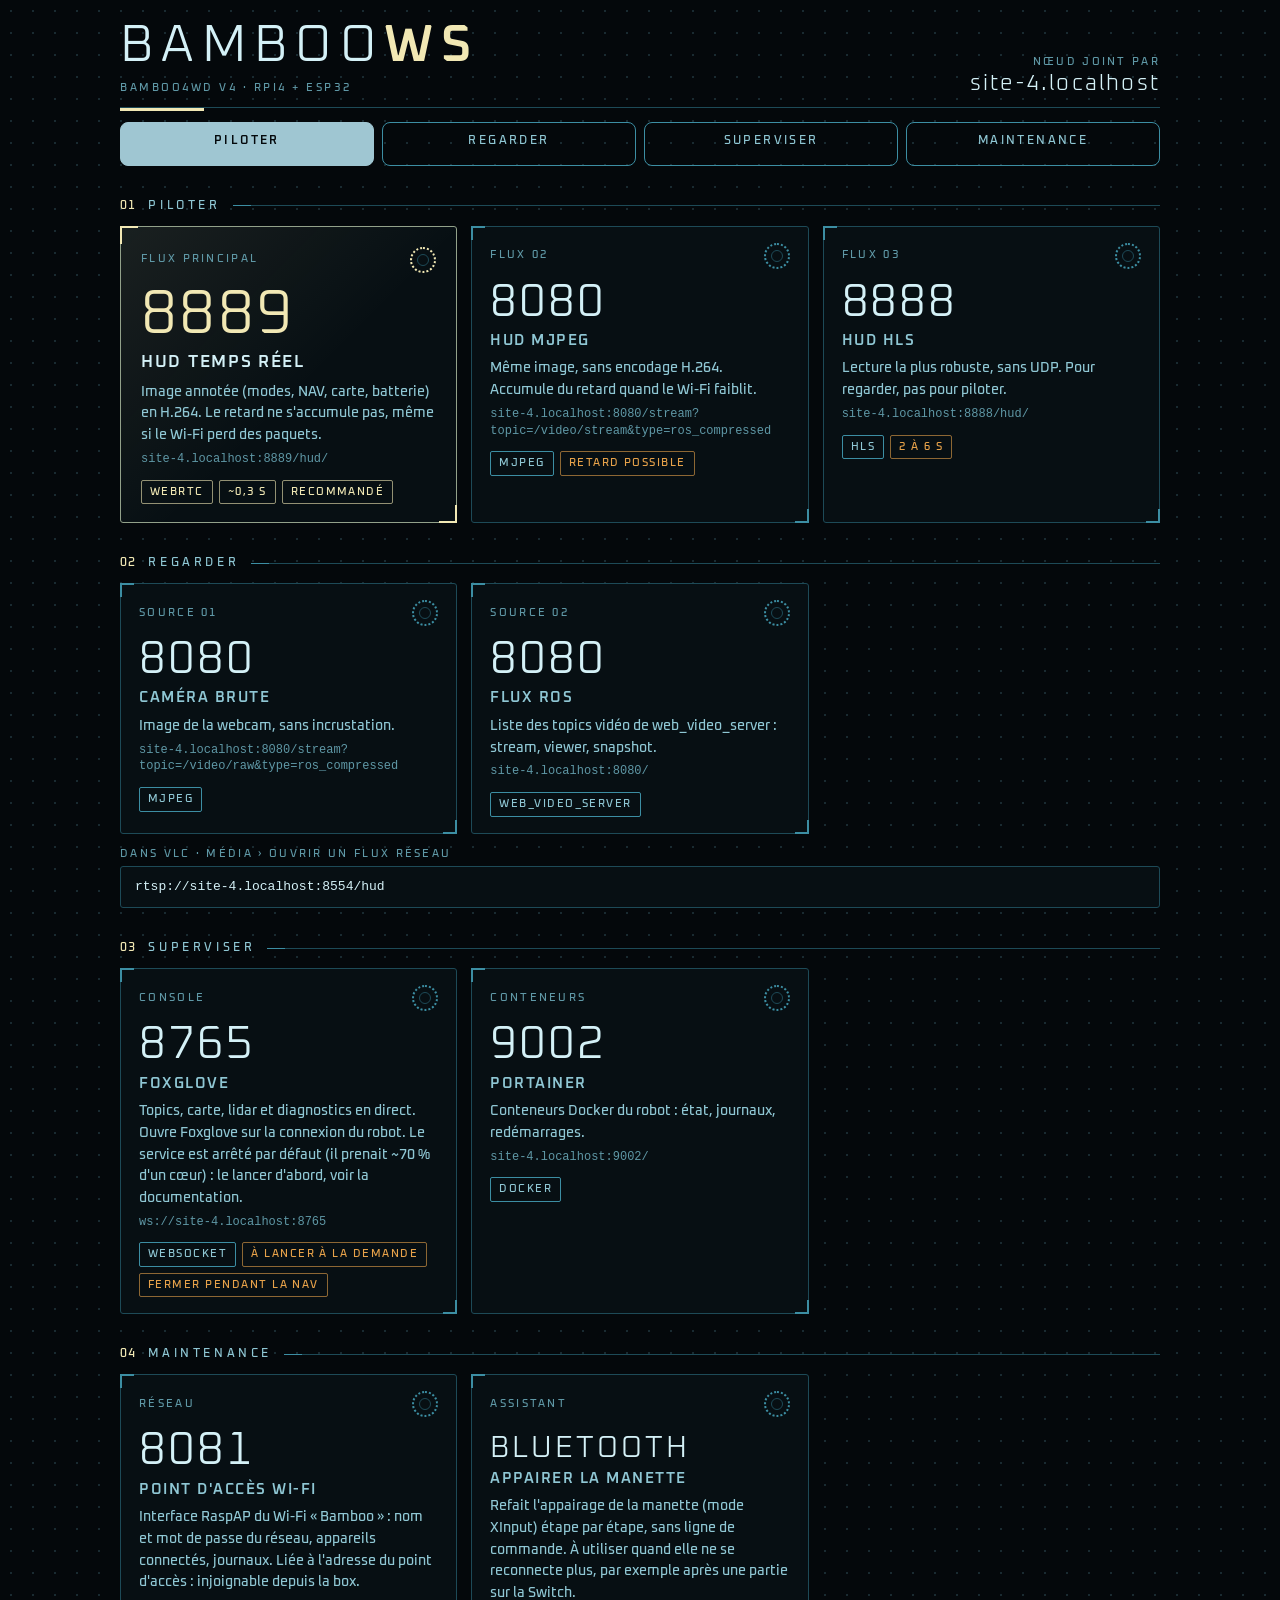
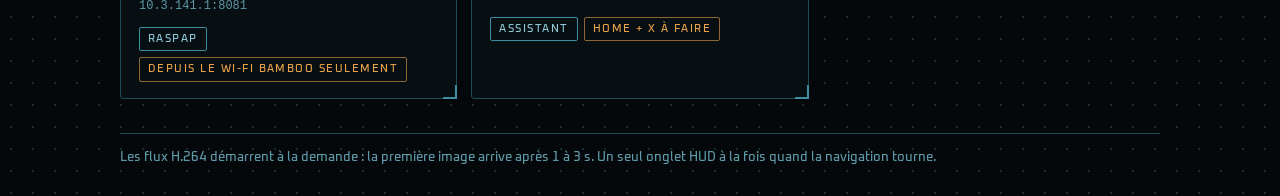
==== commit bd87a04b: "Doc: document the Command Center, the camera watchdog and on-demand Foxglove New sections 6.9 to 6.1" ====
--- a/docker/portail/index.html
+++ b/docker/portail/index.html
@@ -292,9 +292,9 @@
         <span class="idx micro">Console</span><i class="ring" aria-hidden="true"></i>
         <span class="port">8765</span>
         <span class="name">Foxglove</span>
-        <span class="what">Topics, carte, lidar et diagnostics en direct. Ouvre Foxglove sur la connexion du robot.</span>
-        <span class="url"></span>
-        <span class="tags"><span class="tag">WebSocket</span><span class="tag slow">fermer pendant la NAV</span></span>
+        <span class="what">Topics, carte, lidar et diagnostics en direct. Ouvre Foxglove sur la connexion du robot. Le service est arrêté par défaut (il prenait ~70 % d'un cœur) : le lancer d'abord, voir la documentation.</span>
+        <span class="url"></span>
+        <span class="tags"><span class="tag">WebSocket</span><span class="tag slow">à lancer à la demande</span><span class="tag slow">fermer pendant la NAV</span></span>
       </a>
       <a class="card" data-port="9002" data-path="/">
         <span class="idx micro">Conteneurs</span><i class="ring" aria-hidden="true"></i>
